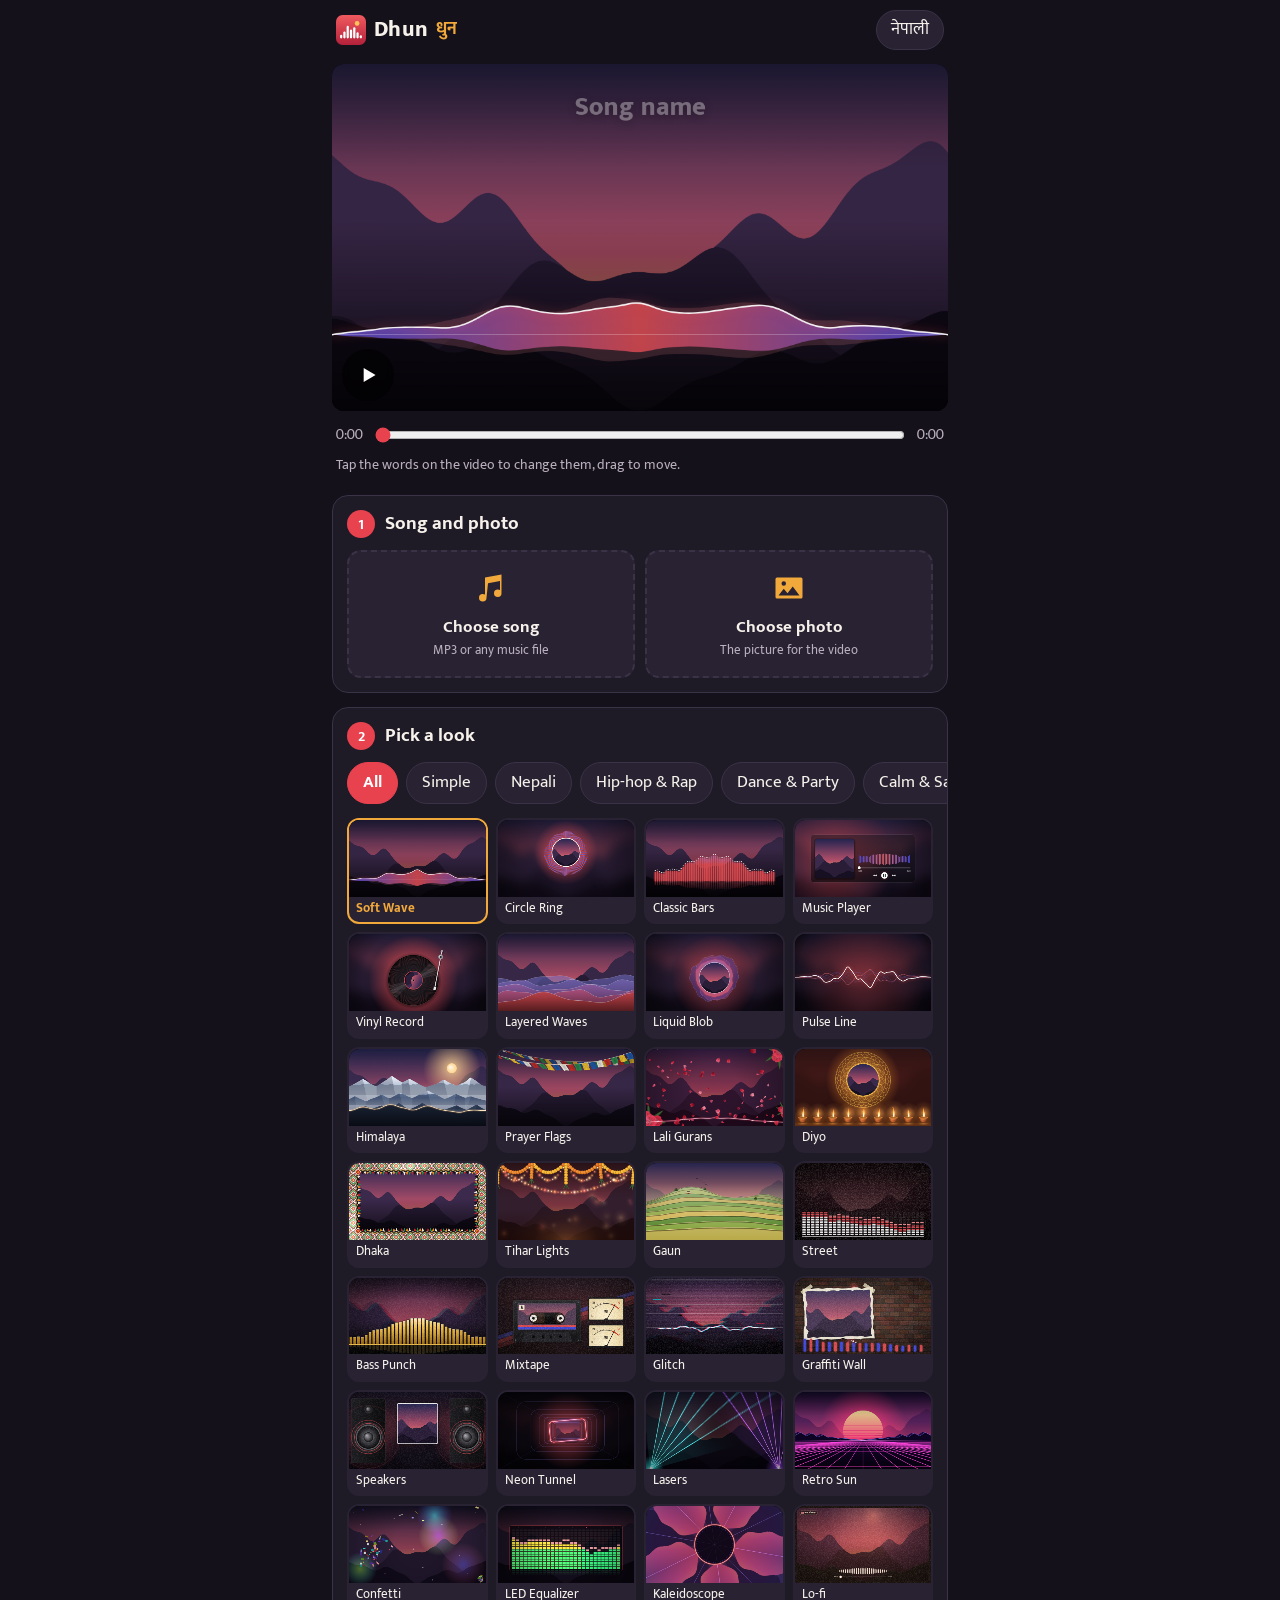
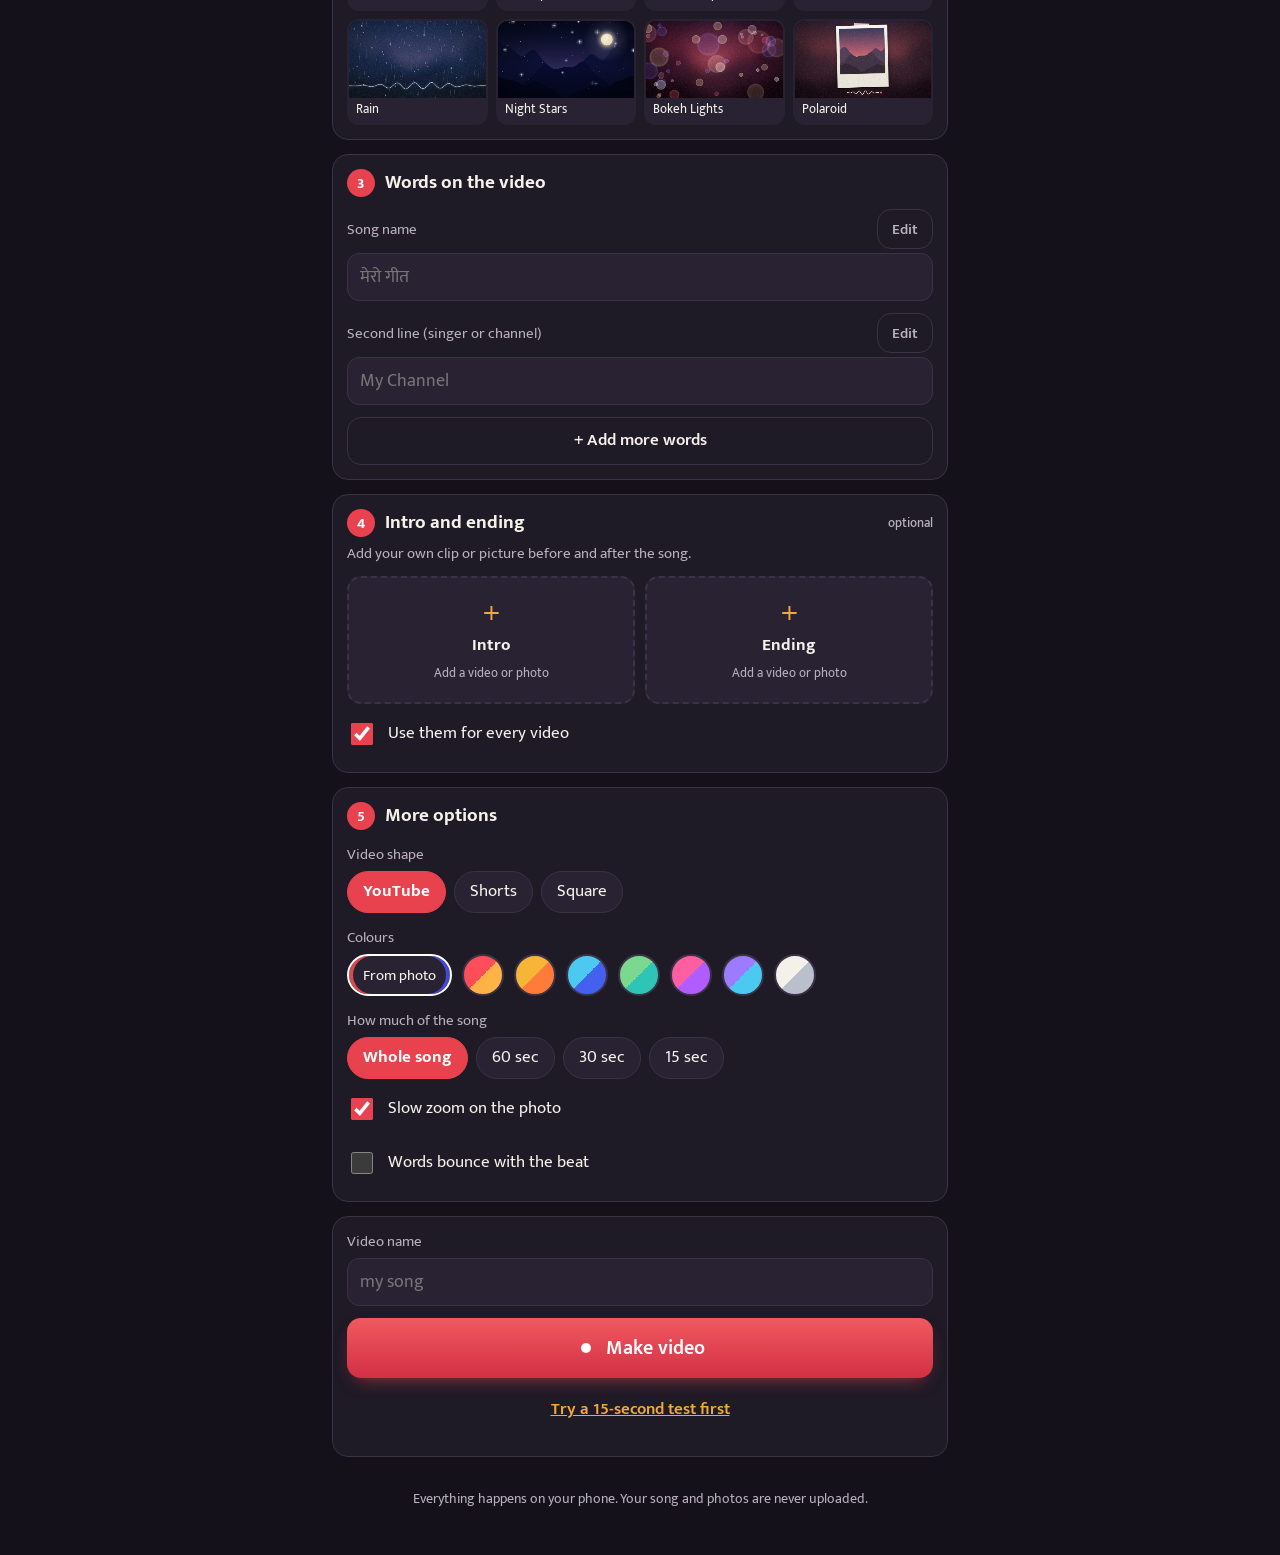
==== index.html @ 773a1fce "Dhun: music videos from a song and a photo (work in progress)" ====
<!doctype html>
<html lang="en">
<head>
<meta charset="utf-8">
<meta name="viewport" content="width=device-width, initial-scale=1, viewport-fit=cover">
<title>Dhun · music videos from a song and a photo</title>
<meta name="description" content="Make a music video for YouTube on your phone: pick a song, a photo and a look. Free, nothing is uploaded.">
<meta name="theme-color" content="#14111a">
<meta name="apple-mobile-web-app-capable" content="yes">
<meta name="mobile-web-app-capable" content="yes">
<meta name="apple-mobile-web-app-status-bar-style" content="black-translucent">
<meta name="apple-mobile-web-app-title" content="Dhun">
<link rel="manifest" href="manifest.webmanifest">
<link rel="icon" href="icons/icon.svg" type="image/svg+xml">
<link rel="apple-touch-icon" href="icons/apple-touch-icon.png">
<link rel="preconnect" href="https://fonts.googleapis.com">
<link rel="preconnect" href="https://fonts.gstatic.com" crossorigin>
<link href="https://fonts.googleapis.com/css2?family=Baloo+2:wght@500;800&family=Bebas+Neue&family=Kalam:wght@400;700&family=Khand:wght@500;700&family=Martel:wght@400;800&family=Monoton&family=Mukta:wght@400;500;700;800&family=Permanent+Marker&family=Rozha+One&family=Teko:wght@500;600&family=Yatra+One&display=swap" rel="stylesheet">
<link rel="stylesheet" href="css/app.css">
</head>
<body>
<header class="top">
  <div class="brand">
    <img src="icons/icon.svg" alt="" width="30" height="30">
    <span class="brand-name">Dhun</span><span class="brand-ne">धुन</span>
  </div>
  <button id="langBtn" class="pill" type="button">नेपाली</button>
</header>

<main id="app">
  <section class="stage" aria-label="Preview">
    <div class="screen" id="screen">
      <canvas id="view" width="960" height="540" aria-label="Video preview"></canvas>
      <button id="playBtn" class="play" type="button" aria-label="Play">
        <svg class="i-play" viewBox="0 0 24 24" aria-hidden="true"><path d="M8 5.5v13l11-6.5z"/></svg>
        <svg class="i-pause" viewBox="0 0 24 24" aria-hidden="true"><path d="M7 5h3.5v14H7zM13.5 5H17v14h-3.5z"/></svg>
      </button>
    </div>
    <div class="seek-row">
      <span id="timeNow">0:00</span>
      <input id="seek" type="range" min="0" max="1" step="0.01" value="0" aria-label="Song position">
      <span id="timeTotal">0:00</span>
    </div>
    <p class="hint" data-i18n="dragHint">Tap the words on the video to change them, drag to move.</p>
  </section>

  <section class="card">
    <h2><span class="num">1</span><span data-i18n="step1">Song and photo</span></h2>
    <div class="pick-row">
      <label class="pick" id="songPick">
        <input id="songInput" type="file" accept="audio/*,.mp3,.m4a,.wav,.aac,.flac">
        <span class="pick-icon"><svg viewBox="0 0 24 24" aria-hidden="true"><path d="M9 18.5a2.5 2.5 0 1 1-2.5-2.5c.5 0 1 .1 1.5.4V5l11-2v12.5a2.5 2.5 0 1 1-2.5-2.5c.5 0 1 .1 1.5.4V7.4l-8 1.5z"/></svg></span>
        <span class="pick-title" data-i18n="pickSong">Choose song</span>
        <span class="pick-sub" id="songName" data-i18n="pickSongSub">MP3 or any music file</span>
      </label>
      <label class="pick" id="photoPick">
        <input id="photoInput" type="file" accept="image/*">
        <span class="pick-icon" id="photoIcon"><svg viewBox="0 0 24 24" aria-hidden="true"><path d="M4 5h16a1 1 0 0 1 1 1v12a1 1 0 0 1-1 1H4a1 1 0 0 1-1-1V6a1 1 0 0 1 1-1zm1 12h14l-4.5-6-3.5 4.5-2.5-3z M8.5 10.5a1.5 1.5 0 1 0 0-3 1.5 1.5 0 0 0 0 3z"/></svg></span>
        <img id="photoThumb" class="pick-thumb" alt="" hidden>
        <span class="pick-title" data-i18n="pickPhoto">Choose photo</span>
        <span class="pick-sub" id="photoName" data-i18n="pickPhotoSub">The picture for the video</span>
      </label>
    </div>
  </section>

  <section class="card">
    <h2><span class="num">2</span><span data-i18n="step2">Pick a look</span></h2>
    <div class="chips scroll" id="catChips" role="tablist"></div>
    <div class="looks" id="looks"></div>
  </section>

  <section class="card" id="wordsCard">
    <h2><span class="num">3</span><span data-i18n="step3">Words on the video</span></h2>
    <div class="text-rows" id="textRows"></div>
    <button id="addText" class="btn ghost" type="button" data-i18n="addText">+ Add more words</button>

    <div class="editor" id="editor" hidden>
      <div class="editor-head">
        <strong id="editorTitle"></strong>
        <button id="editorDone" class="btn small" type="button" data-i18n="done">Done</button>
      </div>
      <div class="label" data-i18n="font">Font</div>
      <div class="chips scroll" id="fontChips"></div>
      <div class="label"><span data-i18n="size">Size</span></div>
      <input id="sizeRange" type="range" min="0.02" max="0.18" step="0.002" aria-label="Size">
      <div class="label" data-i18n="colour">Colour</div>
      <div class="swatches" id="textColors"></div>
      <div class="label" data-i18n="style">Style</div>
      <div class="chips scroll" id="styleChips"></div>
      <div class="editor-actions">
        <button id="centerText" class="btn small ghost" type="button" data-i18n="centre">Put in the middle</button>
        <button id="deleteText" class="btn small danger" type="button" data-i18n="remove">Remove</button>
      </div>
    </div>
  </section>

  <section class="card">
    <h2><span class="num">4</span><span data-i18n="step4">Intro and ending</span><span class="opt" data-i18n="optional">optional</span></h2>
    <p class="card-sub" data-i18n="step4Sub">Add your own clip or picture before and after the song.</p>
    <div class="pick-row">
      <div class="media-box" id="introBox" data-slot="intro"></div>
      <div class="media-box" id="outroBox" data-slot="outro"></div>
    </div>
    <label class="switch">
      <input id="rememberMedia" type="checkbox" checked>
      <span data-i18n="remember">Use them for every video</span>
    </label>
  </section>

  <section class="card">
    <h2><span class="num">5</span><span data-i18n="step5">More options</span></h2>
    <div class="label" data-i18n="shape">Video shape</div>
    <div class="chips" id="shapeChips"></div>
    <div class="label" data-i18n="colours">Colours</div>
    <div class="swatches" id="themeColors"></div>
    <div class="label" data-i18n="part">How much of the song</div>
    <div class="chips" id="partChips"></div>
    <div class="part-start" id="partStartRow" hidden>
      <span data-i18n="startAt">Start at</span>
      <input id="partStart" type="range" min="0" max="1" step="0.5" value="0" aria-label="Start at">
      <span id="partStartLabel">0:00</span>
    </div>
    <label class="switch"><input id="motionToggle" type="checkbox" checked><span data-i18n="motion">Slow zoom on the photo</span></label>
    <label class="switch"><input id="beatTextToggle" type="checkbox"><span data-i18n="beatText">Words bounce with the beat</span></label>
  </section>

  <section class="card make">
    <label class="field">
      <span data-i18n="fileName">Video name</span>
      <input id="fileName" type="text" autocomplete="off" placeholder="my song">
    </label>
    <button id="makeBtn" class="btn primary big" type="button">
      <svg viewBox="0 0 24 24" aria-hidden="true"><circle cx="12" cy="12" r="6"/></svg>
      <span data-i18n="make">Make video</span>
    </button>
    <button id="testBtn" class="btn link" type="button" data-i18n="test">Try a 15-second test first</button>
    <p class="card-sub" id="makeInfo"></p>
  </section>

  <footer class="foot">
    <p data-i18n="privacy">Everything happens on your phone. Your song and photos are never uploaded.</p>
  </footer>
</main>

<div class="overlay" id="recOverlay" hidden>
  <div class="rec">
    <div class="rec-screen"><canvas id="recCanvas" width="1920" height="1080"></canvas></div>
    <div id="recRunning">
      <div class="rec-status"><span class="rec-dot"></span><span data-i18n="recording">Making your video…</span></div>
      <div class="bar"><div id="recBar"></div></div>
      <div class="rec-time" id="recTime">0:00 / 0:00</div>
      <p class="rec-note" data-i18n="keepOpen">Keep this screen open and don't lock the phone. It takes as long as the video.</p>
      <button id="recCancel" class="btn ghost" type="button" data-i18n="cancel">Cancel</button>
    </div>
    <div id="recPaused" hidden>
      <p class="rec-note strong" data-i18n="paused">Paused because the screen was left.</p>
      <button id="recContinue" class="btn primary big" type="button" data-i18n="continue">Continue</button>
      <button id="recCancel2" class="btn ghost" type="button" data-i18n="cancel">Cancel</button>
    </div>
    <div id="recDone" hidden>
      <p class="rec-done-title" data-i18n="ready">Your video is ready</p>
      <video id="doneVideo" controls playsinline></video>
      <p class="rec-note" id="doneInfo"></p>
      <button id="saveBtn" class="btn primary big" type="button" data-i18n="save">Save video</button>
      <button id="downloadBtn" class="btn ghost" type="button" data-i18n="download">Download file</button>
      <button id="againBtn" class="btn link" type="button" data-i18n="again">Back to editing</button>
    </div>
  </div>
</div>

<div class="toast" id="toast" role="status" aria-live="polite" hidden></div>
<div class="media-pool" id="mediaPool" aria-hidden="true"></div>
<script type="module" src="js/app.js"></script>
</body>
</html>
---- css/app.css ----
:root {
  --bg: #14111a;
  --card: #1e1a26;
  --card2: #282233;
  --line: #3a3246;
  --text: #f6f1ea;
  --muted: #b9afbd;
  --accent: #e8424f;
  --accent-2: #f2a93b;
  --ok: #4cc38a;
  --radius: 16px;
  --tap: 48px;
  color-scheme: dark;
}

* { box-sizing: border-box; }
html { -webkit-text-size-adjust: 100%; }
body {
  margin: 0;
  background: var(--bg);
  color: var(--text);
  font-family: 'Mukta', system-ui, -apple-system, sans-serif;
  font-size: 17px;
  line-height: 1.4;
  padding-bottom: env(safe-area-inset-bottom);
  -webkit-tap-highlight-color: transparent;
}
button, input, textarea { font: inherit; color: inherit; }
button { cursor: pointer; }
:focus-visible { outline: 3px solid var(--accent-2); outline-offset: 2px; }

.top {
  display: flex; align-items: center; justify-content: space-between;
  padding: calc(10px + env(safe-area-inset-top)) 16px 6px;
  max-width: 640px; margin: 0 auto;
}
.brand { display: flex; align-items: center; gap: 8px; }
.brand-name { font-weight: 800; font-size: 22px; letter-spacing: 0.3px; }
.brand-ne { color: var(--accent-2); font-weight: 700; font-size: 18px; }
.pill {
  min-height: 40px; padding: 0 14px; border-radius: 999px;
  background: var(--card2); border: 1px solid var(--line);
}

main { max-width: 640px; margin: 0 auto; padding: 0 12px 24px; }

/* ---------- preview ---------- */
.stage {
  position: sticky; top: 0; z-index: 5;
  background: var(--bg);
  padding: 8px 0 6px;
  margin: 0 -12px;
  padding-left: 12px; padding-right: 12px;
  border-bottom: 1px solid transparent;
}
.stage.stuck { border-bottom-color: var(--line); box-shadow: 0 10px 20px -16px #000; }
.screen { position: relative; display: flex; justify-content: center; }
#view {
  display: block; max-width: 100%; max-height: 40vh; width: auto; height: auto;
  border-radius: 12px; background: #000; touch-action: none;
}
.play {
  position: absolute; left: 10px; bottom: 10px;
  width: 52px; height: 52px; border-radius: 50%;
  border: 0; background: rgba(0, 0, 0, 0.55); color: #fff;
  display: grid; place-items: center;
  backdrop-filter: blur(6px); -webkit-backdrop-filter: blur(6px);
}
.play svg { width: 26px; height: 26px; fill: currentColor; }
.play .i-pause, .play.on .i-play { display: none; }
.play.on .i-pause { display: block; }
.seek-row { display: flex; align-items: center; gap: 10px; padding: 6px 4px 0; font-variant-numeric: tabular-nums; color: var(--muted); font-size: 15px; }
.seek-row input { flex: 1; }
.hint { margin: 2px 4px 0; color: var(--muted); font-size: 14px; }

input[type='range'] { accent-color: var(--accent); width: 100%; min-height: 32px; }
input[type='checkbox'] { accent-color: var(--accent); width: 22px; height: 22px; }

/* ---------- cards ---------- */
.card {
  background: var(--card); border: 1px solid var(--line);
  border-radius: var(--radius); padding: 14px; margin-top: 14px;
}
.card h2 { display: flex; align-items: center; gap: 10px; font-size: 19px; margin: 0 0 12px; }
.num {
  width: 28px; height: 28px; border-radius: 50%; flex: none;
  display: grid; place-items: center; font-size: 15px;
  background: var(--accent); color: #fff;
}
.opt { margin-left: auto; font-size: 13px; font-weight: 500; color: var(--muted); }
.card-sub { margin: -6px 0 12px; color: var(--muted); font-size: 15px; }
.label { margin: 14px 0 6px; color: var(--muted); font-size: 15px; }

/* file pickers */
.pick-row { display: grid; grid-template-columns: 1fr 1fr; gap: 10px; }
.pick {
  position: relative; display: flex; flex-direction: column; align-items: center; justify-content: center;
  gap: 2px; min-height: 128px; padding: 12px 8px; text-align: center;
  border: 2px dashed var(--line); border-radius: 14px; background: var(--card2);
  cursor: pointer; overflow: hidden;
}
.pick.filled { border-style: solid; border-color: var(--accent); }
.pick input[type='file'] { position: absolute; inset: 0; opacity: 0; width: 100%; height: 100%; cursor: pointer; }
.pick-icon svg { width: 36px; height: 36px; fill: var(--accent-2); }
.pick-thumb { width: 72px; height: 54px; object-fit: cover; border-radius: 8px; }
.pick-title { font-weight: 700; }
.pick-sub { color: var(--muted); font-size: 13px; line-height: 1.25; word-break: break-word; max-width: 100%; }

/* chips */
.chips { display: flex; flex-wrap: wrap; gap: 8px; }
.chips.scroll { flex-wrap: nowrap; overflow-x: auto; scrollbar-width: none; padding-bottom: 2px; margin: 0 -14px; padding-left: 14px; padding-right: 14px; }
.chips.scroll::-webkit-scrollbar { display: none; }
.chip {
  flex: none; min-height: 42px; padding: 0 15px; border-radius: 999px;
  border: 1px solid var(--line); background: var(--card2); white-space: nowrap;
}
.chip[aria-pressed='true'] { background: var(--accent); border-color: var(--accent); color: #fff; font-weight: 700; }

/* looks */
.looks { display: grid; grid-template-columns: repeat(3, 1fr); gap: 8px; margin-top: 12px; }
.look {
  padding: 0; border: 2px solid transparent; border-radius: 12px; background: var(--card2);
  overflow: hidden; text-align: left;
}
.look canvas { display: block; width: 100%; height: auto; background: #000; }
.look span { display: block; padding: 4px 7px 6px; font-size: 13px; line-height: 1.2; }
.look[aria-pressed='true'] { border-color: var(--accent-2); }
.look[aria-pressed='true'] span { color: var(--accent-2); font-weight: 700; }
.looks.tall { grid-template-columns: repeat(4, 1fr); }

/* text rows */
.text-rows { display: grid; gap: 12px; margin-bottom: 12px; }
.text-row .row-head { display: flex; justify-content: space-between; align-items: center; margin-bottom: 4px; color: var(--muted); font-size: 15px; }
.text-row input, .text-row textarea, .field input {
  width: 100%; min-height: var(--tap); padding: 10px 12px;
  border-radius: 12px; border: 1px solid var(--line); background: var(--card2);
  font-size: 18px;
}
.text-row textarea { resize: vertical; min-height: 64px; }
.text-row.active input, .text-row.active textarea { border-color: var(--accent-2); }
.field { display: block; }
.field > span { display: block; margin-bottom: 6px; color: var(--muted); font-size: 15px; }

.editor { scroll-margin-bottom: 16px; margin-top: 14px; padding: 12px; border-radius: 14px; background: var(--card2); border: 1px solid var(--accent-2); }
.editor-head { display: flex; justify-content: space-between; align-items: center; }
.editor-actions { display: flex; gap: 8px; margin-top: 14px; flex-wrap: wrap; }
.font-chip { font-size: 18px; }

.swatches { display: flex; flex-wrap: wrap; gap: 10px; }
.swatch {
  width: 42px; height: 42px; border-radius: 50%; border: 2px solid var(--line); padding: 0;
}
.swatch[aria-pressed='true'] { border-color: #fff; box-shadow: 0 0 0 3px var(--accent-2); }
.swatch.auto { width: auto; padding: 0 14px; border-radius: 999px; background: var(--card2); font-size: 15px; }

/* buttons */
.btn {
  min-height: var(--tap); padding: 0 18px; border-radius: 14px;
  border: 1px solid var(--line); background: var(--card2); font-weight: 600;
}
.btn.small { min-height: 40px; padding: 0 14px; font-size: 15px; }
.btn.ghost { background: transparent; }
.btn.danger { color: #ff8a8a; border-color: #5a2e36; }
.btn.link { border: 0; background: none; color: var(--accent-2); text-decoration: underline; min-height: 40px; }
.btn.primary {
  border: 0; color: #fff;
  background: linear-gradient(180deg, #f05a5f, #d32f45);
  box-shadow: 0 8px 20px -10px rgba(232, 66, 79, 0.8);
}
.btn.big { width: 100%; min-height: 60px; font-size: 20px; display: flex; align-items: center; justify-content: center; gap: 10px; }
.btn.big svg { width: 20px; height: 20px; fill: #fff; }
.btn:disabled { opacity: 0.5; }
#addText { width: 100%; }

/* intro / outro */
.media-box {
  display: flex; flex-direction: column; align-items: center; justify-content: center; gap: 6px;
  min-height: 128px; padding: 10px; border-radius: 14px; text-align: center;
  border: 2px dashed var(--line); background: var(--card2); position: relative;
}
.media-box.filled { border-style: solid; border-color: var(--accent-2); }
.media-box .m-title { font-weight: 700; }
.media-box .m-sub { color: var(--muted); font-size: 13px; word-break: break-word; }
.media-box canvas { width: 100%; max-width: 150px; border-radius: 8px; background: #000; }
.media-box label.add { position: absolute; inset: 0; cursor: pointer; }
.media-box label.add input { position: absolute; inset: 0; opacity: 0; width: 100%; height: 100%; }
.media-box .m-plus { font-size: 30px; line-height: 1; color: var(--accent-2); }
.media-box .m-actions { display: flex; gap: 6px; }
.media-box .m-actions .btn { position: relative; overflow: hidden; display: inline-flex; align-items: center; }
.media-box .m-actions input { position: absolute; inset: 0; opacity: 0; }
.media-box .m-dur { width: 100%; font-size: 13px; color: var(--muted); }

.switch { display: flex; align-items: center; gap: 12px; min-height: var(--tap); margin-top: 6px; }
.part-start { display: flex; align-items: center; gap: 10px; margin-top: 8px; color: var(--muted); font-size: 15px; font-variant-numeric: tabular-nums; }

.make { display: grid; gap: 12px; }
.make .card-sub { margin: 0; text-align: center; }
.foot { text-align: center; color: var(--muted); font-size: 14px; padding: 18px 10px 8px; }

/* ---------- recording overlay ---------- */
.overlay {
  position: fixed; inset: 0; z-index: 50; overflow-y: auto;
  background: rgba(12, 10, 16, 0.97);
  padding: calc(16px + env(safe-area-inset-top)) 16px calc(16px + env(safe-area-inset-bottom));
}
.rec { max-width: 560px; margin: 0 auto; display: grid; gap: 14px; text-align: center; }
.rec > div { display: grid; gap: 12px; }
.rec-screen { display: flex; justify-content: center; }
#recCanvas { max-width: 100%; max-height: 46vh; width: auto; height: auto; border-radius: 12px; background: #000; }
.rec-status { display: flex; align-items: center; justify-content: center; gap: 10px; font-size: 20px; font-weight: 700; }
.rec-dot { width: 12px; height: 12px; border-radius: 50%; background: var(--accent); animation: blink 1.2s infinite; }
@keyframes blink { 50% { opacity: 0.25; } }
@media (prefers-reduced-motion: reduce) { .rec-dot { animation: none; } }
.bar { height: 10px; border-radius: 99px; background: var(--card2); overflow: hidden; }
.bar > div { height: 100%; width: 0; background: linear-gradient(90deg, var(--accent), var(--accent-2)); }
.rec-time { font-variant-numeric: tabular-nums; color: var(--muted); }
.rec-note { color: var(--muted); margin: 0; }
.rec-note.strong { color: var(--text); font-size: 19px; }
.rec-done-title { font-size: 22px; font-weight: 800; margin: 0; color: var(--ok); }
#doneVideo { width: 100%; max-height: 40vh; border-radius: 12px; background: #000; }

.toast {
  position: fixed; left: 50%; bottom: calc(24px + env(safe-area-inset-bottom)); transform: translateX(-50%);
  z-index: 60; max-width: calc(100% - 32px); padding: 12px 18px; border-radius: 14px;
  background: #fff; color: #1a1420; font-weight: 600; box-shadow: 0 10px 30px rgba(0, 0, 0, 0.5);
}

/* hidden but still "rendered" so iPhone keeps decoding intro/outro clips */
.media-pool { position: fixed; left: 0; top: 0; width: 2px; height: 2px; overflow: hidden; opacity: 0.01; pointer-events: none; }
.media-pool video { width: 2px; height: 2px; }

[hidden] { display: none !important; }

@media (min-width: 700px) {
  .looks { grid-template-columns: repeat(4, 1fr); }
  .looks.tall { grid-template-columns: repeat(6, 1fr); }
}
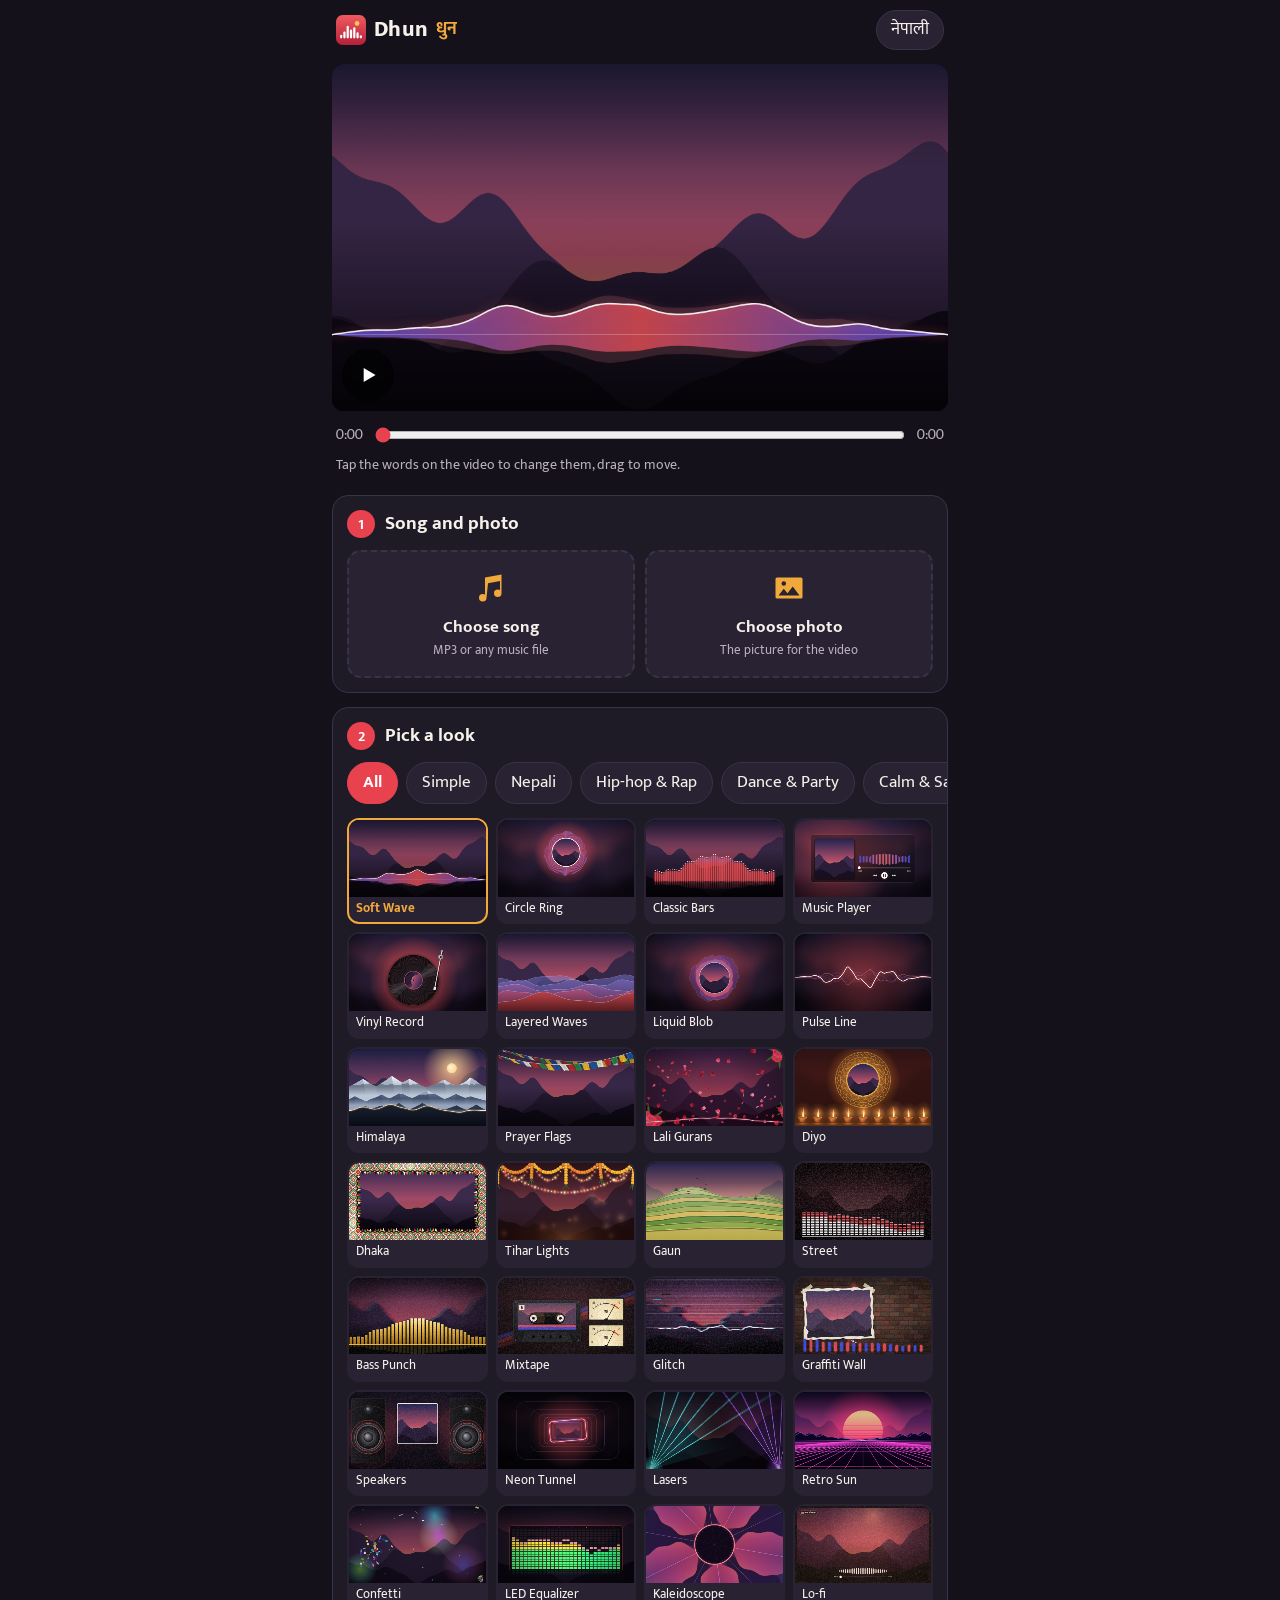
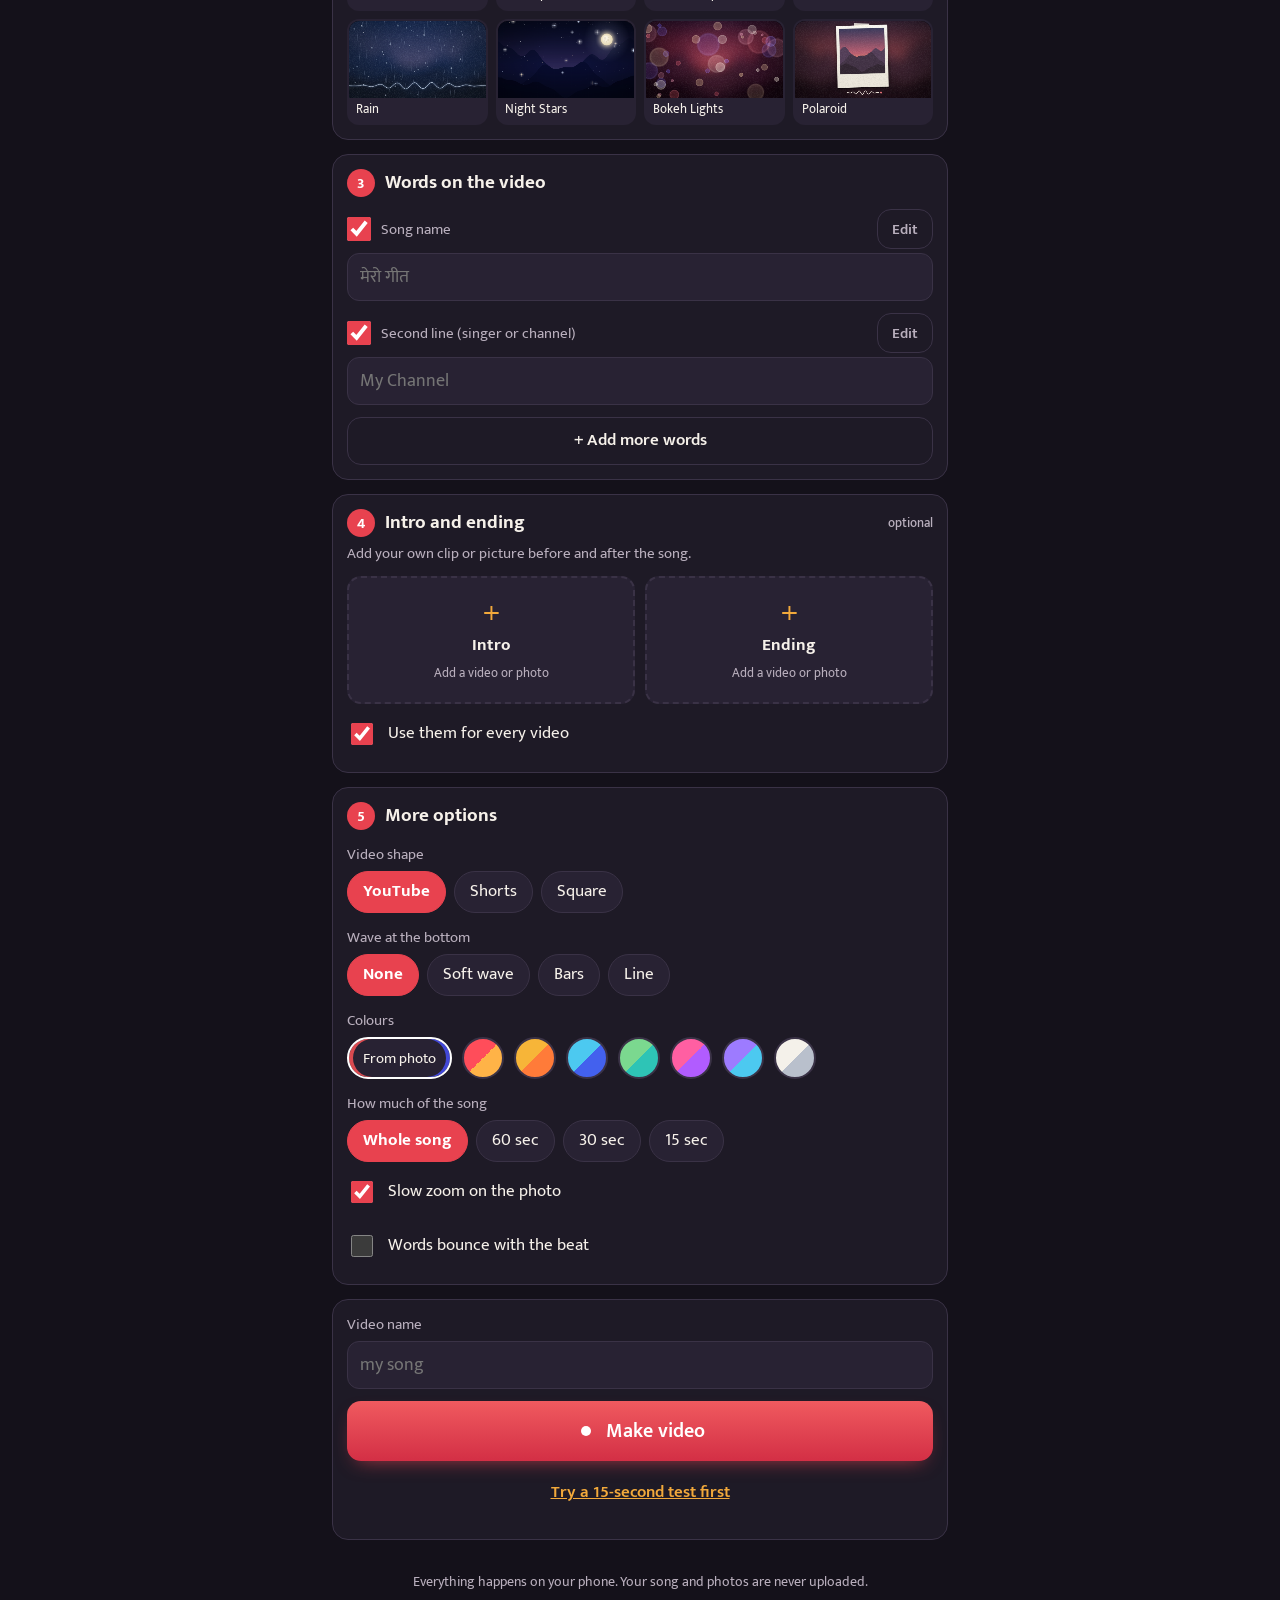
==== commit 4d829737: "Fast export with WebCodecs, show/hide tick for words, optional bottom wave" ====
--- a/index.html
+++ b/index.html
@@ -111,6 +111,8 @@
     <h2><span class="num">5</span><span data-i18n="step5">More options</span></h2>
     <div class="label" data-i18n="shape">Video shape</div>
     <div class="chips" id="shapeChips"></div>
+    <div class="label" data-i18n="overlay">Wave at the bottom</div>
+    <div class="chips" id="overlayChips"></div>
     <div class="label" data-i18n="colours">Colours</div>
     <div class="swatches" id="themeColors"></div>
     <div class="label" data-i18n="part">How much of the song</div>
@@ -149,7 +151,7 @@
       <div class="rec-status"><span class="rec-dot"></span><span data-i18n="recording">Making your video…</span></div>
       <div class="bar"><div id="recBar"></div></div>
       <div class="rec-time" id="recTime">0:00 / 0:00</div>
-      <p class="rec-note" data-i18n="keepOpen">Keep this screen open and don't lock the phone. It takes as long as the video.</p>
+      <p class="rec-note" id="recNote" data-i18n="keepOpen">Keep this screen open and don't lock the phone. It takes as long as the video.</p>
       <button id="recCancel" class="btn ghost" type="button" data-i18n="cancel">Cancel</button>
     </div>
     <div id="recPaused" hidden>
--- a/css/app.css
+++ b/css/app.css
@@ -131,13 +131,16 @@
 /* text rows */
 .text-rows { display: grid; gap: 12px; margin-bottom: 12px; }
 .text-row .row-head { display: flex; justify-content: space-between; align-items: center; margin-bottom: 4px; color: var(--muted); font-size: 15px; }
-.text-row input, .text-row textarea, .field input {
+.text-row input[type='text'], .text-row textarea, .field input {
   width: 100%; min-height: var(--tap); padding: 10px 12px;
   border-radius: 12px; border: 1px solid var(--line); background: var(--card2);
   font-size: 18px;
 }
 .text-row textarea { resize: vertical; min-height: 64px; }
 .text-row.active input, .text-row.active textarea { border-color: var(--accent-2); }
+.text-row .show { display: flex; align-items: center; gap: 10px; min-height: 40px; cursor: pointer; }
+.text-row .show input { flex: none; width: 24px; height: 24px; margin: 0; }
+.text-row.off input[type='text'], .text-row.off textarea { opacity: 0.45; }
 .field { display: block; }
 .field > span { display: block; margin-bottom: 6px; color: var(--muted); font-size: 15px; }
 
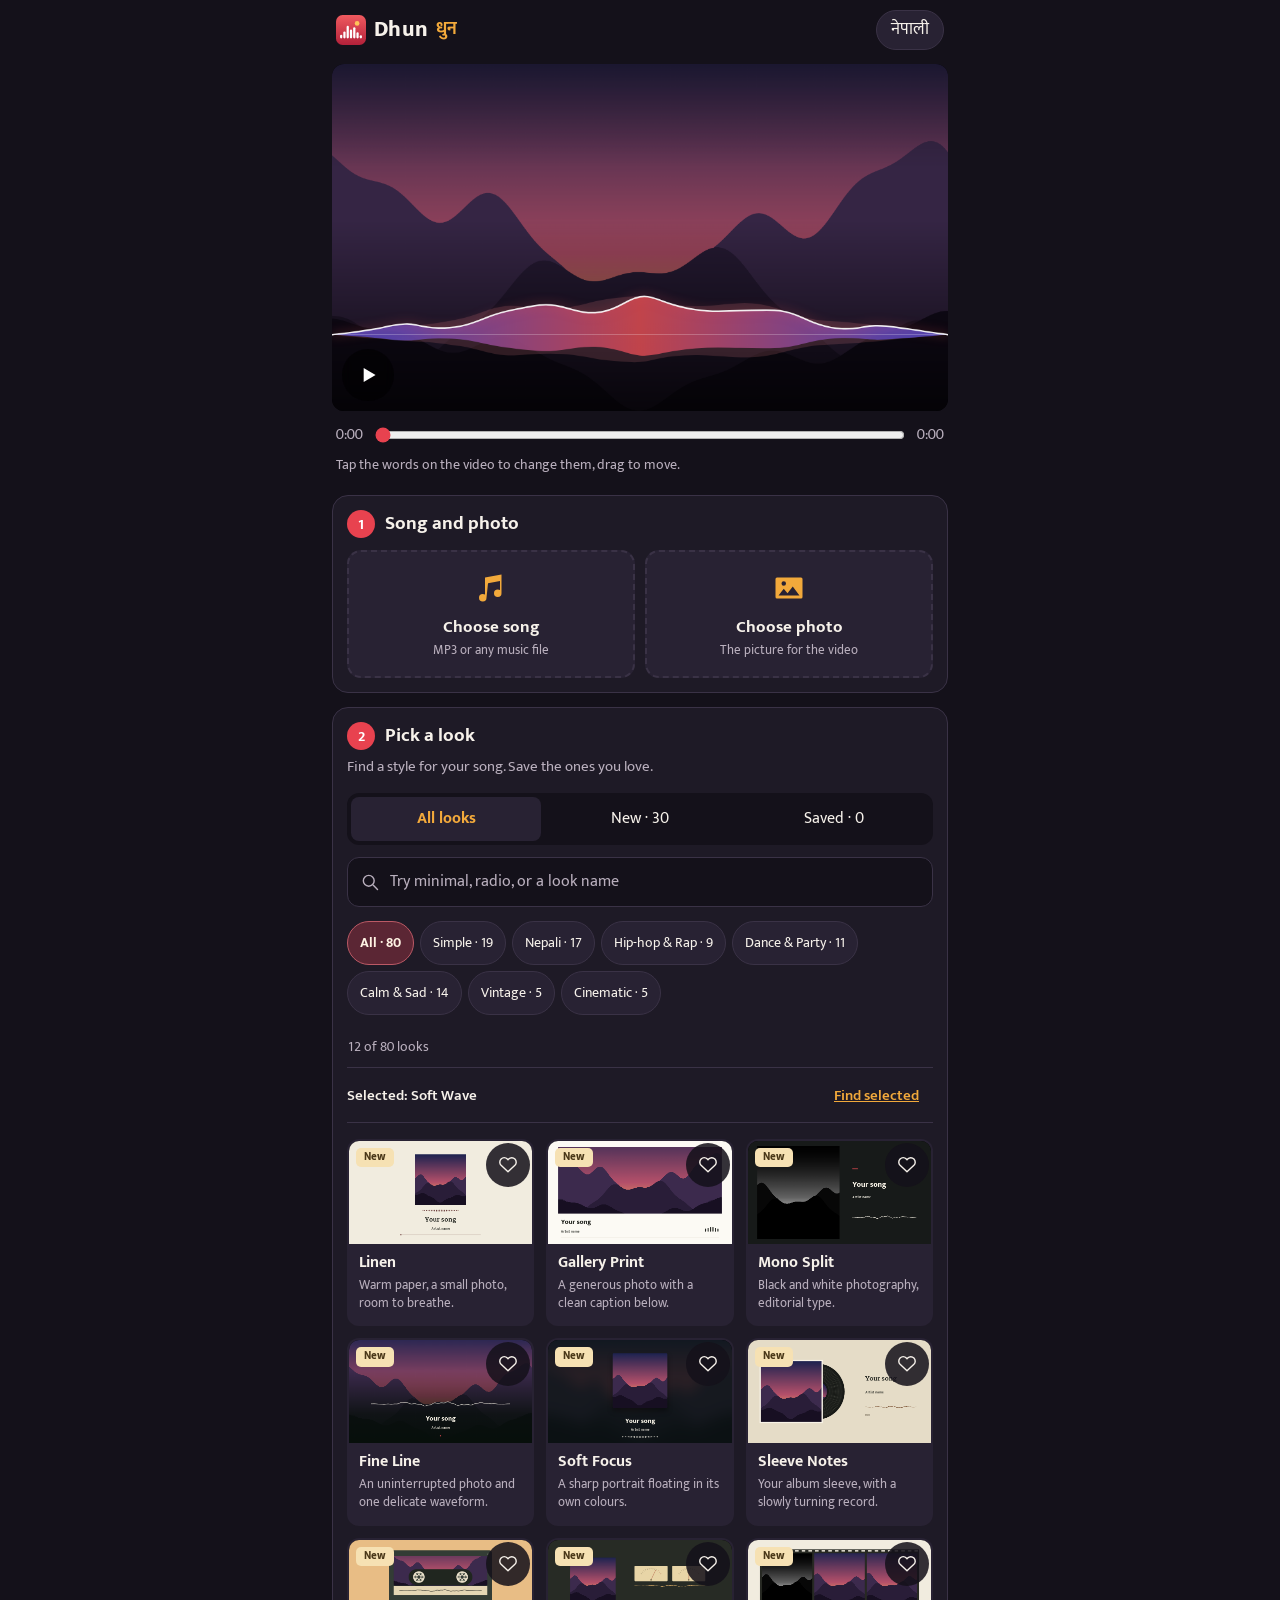
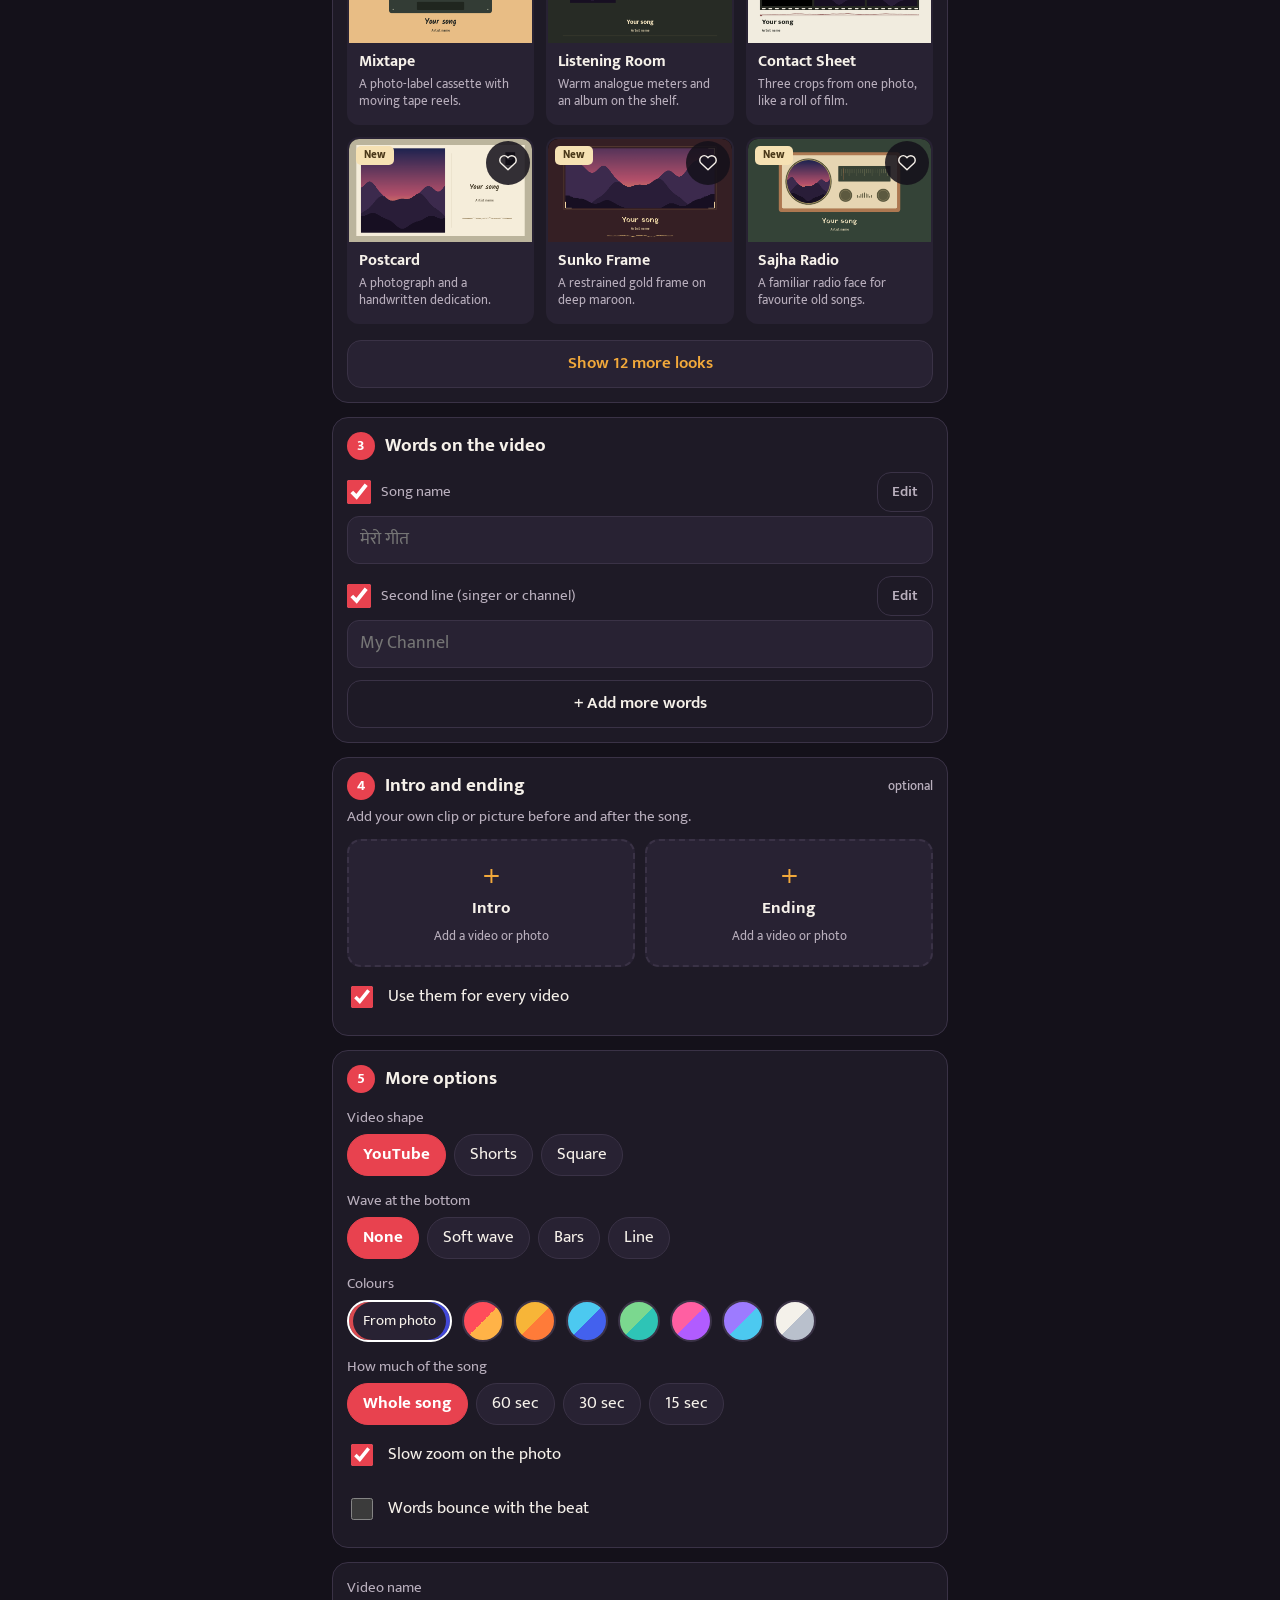
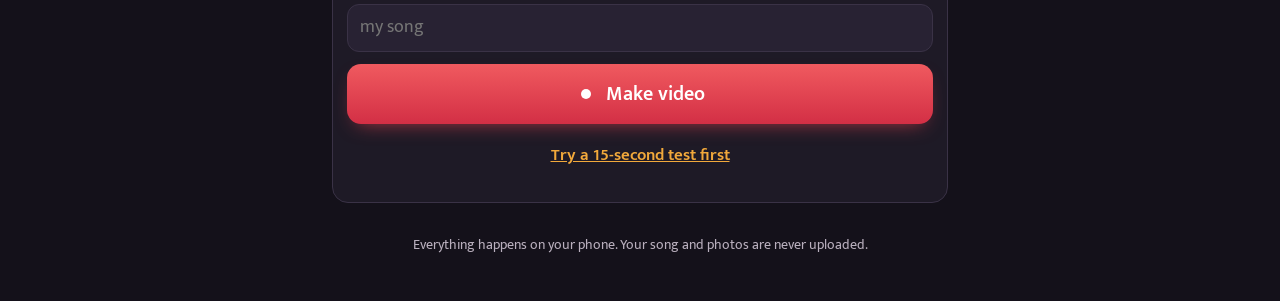
==== commit a4ef5df7: "Add 30 music-video looks and searchable saved collections" ====
--- a/index.html
+++ b/index.html
@@ -63,10 +63,30 @@
     </div>
   </section>
 
-  <section class="card">
-    <h2><span class="num">2</span><span data-i18n="step2">Pick a look</span></h2>
-    <div class="chips scroll" id="catChips" role="tablist"></div>
+  <section class="card" id="looksCard" aria-labelledby="looksHeading">
+    <h2 id="looksHeading"><span class="num">2</span><span data-i18n="step2">Pick a look</span></h2>
+    <p class="card-sub" data-i18n="looksIntro">Find a style for your song. Save the ones you love.</p>
+    <div class="look-collections" id="collectionChips" role="group" aria-label="Look collection"></div>
+    <label class="look-search" for="lookSearch">
+      <svg viewBox="0 0 24 24" aria-hidden="true"><circle cx="10.5" cy="10.5" r="6.5"/><path d="m16 16 5 5"/></svg>
+      <span class="sr-only" data-i18n="searchLooks">Search looks</span>
+      <input id="lookSearch" type="search" autocomplete="off" placeholder="Try minimal, radio, or a look name">
+    </label>
+    <div class="chips look-categories" id="catChips" role="group" aria-label="Look category"></div>
+    <div class="look-results">
+      <p id="lookCount" role="status" aria-live="polite" aria-atomic="true"></p>
+      <button id="resetLooks" type="button" class="btn link small" data-i18n="resetLooks" hidden>Clear filters</button>
+    </div>
+    <div class="look-current">
+      <span id="selectedLook"></span>
+      <button id="findLook" type="button" class="btn link small" data-i18n="findSelected">Find selected</button>
+    </div>
     <div class="looks" id="looks"></div>
+    <div id="looksEmpty" class="looks-empty" hidden>
+      <strong id="looksEmptyTitle"></strong>
+      <p id="looksEmptyHint"></p>
+    </div>
+    <button id="moreLooks" class="btn more-looks" type="button"></button>
   </section>
 
   <section class="card" id="wordsCard">
--- a/css/app.css
+++ b/css/app.css
@@ -116,17 +116,56 @@
 }
 .chip[aria-pressed='true'] { background: var(--accent); border-color: var(--accent); color: #fff; font-weight: 700; }
 
-/* looks */
-.looks { display: grid; grid-template-columns: repeat(3, 1fr); gap: 8px; margin-top: 12px; }
+/* Look library: quiet controls let the actual video designs lead. */
+.look-collections { display: flex; gap: 4px; padding: 4px; background: var(--bg); border-radius: 12px; margin: 16px 0 12px; }
+.look-collections .chip { flex: 1; min-width: 0; min-height: 44px; border: 0; border-radius: 8px; background: transparent; padding: 0 8px; font-size: 16px; }
+.look-collections .chip[aria-pressed='true'] { background: var(--card2); color: var(--accent-2); }
+.look-search { display: flex; align-items: center; gap: 10px; border: 1px solid var(--line); border-radius: 12px; padding: 0 12px; background: var(--bg); }
+.look-search:focus-within { border-color: var(--accent-2); }
+.look-search svg { flex: none; width: 20px; height: 20px; fill: none; stroke: var(--muted); stroke-width: 1.7; stroke-linecap: round; }
+.look-search input { width: 100%; min-width: 0; min-height: 48px; padding: 9px 0; border: 0; outline: none; background: transparent; font-size: 16px; caret-color: var(--accent-2); }
+.look-search input::placeholder { color: var(--muted); opacity: 1; }
+.look-categories { margin-top: 14px; gap: 6px; }
+.look-categories .chip { min-height: 44px; padding: 0 12px; font-size: 14px; }
+.look-categories .chip[aria-pressed='true'] { background: #5b2634; border-color: #bb5965; color: #fff3e4; }
+.look-results { display: flex; align-items: center; justify-content: space-between; gap: 8px; margin-top: 12px; min-height: 40px; }
+.look-results p { margin: 0; color: var(--muted); font-size: 14px; font-variant-numeric: tabular-nums; }
+.look-results .btn { padding: 0; font-size: 14px; }
+.look-current { display: flex; justify-content: space-between; align-items: center; flex-wrap: wrap; gap: 0 8px; padding: 7px 0; border-top: 1px solid var(--line); border-bottom: 1px solid var(--line); }
+.look-current > span { font-size: 15px; font-weight: 600; }
+.look-current .btn { padding: 0; font-size: 14px; min-height: 36px; }
+.looks { display: grid; grid-template-columns: repeat(2, minmax(0, 1fr)); gap: 12px; margin-top: 16px; }
+.look-card { position: relative; min-width: 0; }
 .look {
+  position: relative; display: block; width: 100%; height: 100%;
   padding: 0; border: 2px solid transparent; border-radius: 12px; background: var(--card2);
-  overflow: hidden; text-align: left;
+  overflow: hidden; text-align: left; scroll-margin-top: 46vh;
 }
 .look canvas { display: block; width: 100%; height: auto; background: #000; }
-.look span { display: block; padding: 4px 7px 6px; font-size: 13px; line-height: 1.2; }
+.look .look-name { display: block; padding: 9px 10px 4px; font-size: 16px; font-weight: 700; line-height: 1.25; overflow-wrap: anywhere; }
+.look .look-description { display: block; padding: 0 10px 12px; font-size: 13px; line-height: 1.35; color: var(--muted); }
+.look .look-name:last-child { padding-bottom: 12px; }
+.look .look-new { position: absolute; left: 7px; top: 7px; padding: 2px 8px; border-radius: 5px; background: #f6e1b3; color: #493718; font-size: 11px; font-weight: 800; line-height: 1.4; }
 .look[aria-pressed='true'] { border-color: var(--accent-2); }
-.look[aria-pressed='true'] span { color: var(--accent-2); font-weight: 700; }
-.looks.tall { grid-template-columns: repeat(4, 1fr); }
+.look[aria-pressed='true'] .look-name { color: var(--accent-2); }
+.look-save { position: absolute; right: 4px; top: 4px; width: 44px; height: 44px; display: grid; place-items: center; padding: 0; border: 0; border-radius: 50%; background: rgba(20,17,26,0.86); color: #f6f1ea; }
+.look-save svg { width: 20px; height: 20px; fill: none; stroke: currentColor; stroke-width: 1.7; stroke-linejoin: round; }
+.look-save[aria-pressed='true'] { color: #ffd18a; }
+.look-save[aria-pressed='true'] svg { fill: currentColor; }
+.more-looks { width: 100%; margin-top: 16px; color: var(--accent-2); }
+.looks-empty { padding: 32px 12px; text-align: center; }
+.looks-empty strong { display: block; font-size: 19px; }
+.looks-empty p { max-width: 32ch; margin: 8px auto 0; color: var(--muted); font-size: 15px; }
+.sr-only { position: absolute; width: 1px; height: 1px; padding: 0; margin: -1px; overflow: hidden; clip-path: inset(50%); white-space: nowrap; border: 0; }
+::selection { background: #f2a93b; color: #22190e; }
+.look-search input:focus-visible { outline: none; }
+.look-search:has(input:focus-visible) { outline: 3px solid var(--accent-2); outline-offset: 2px; }
+@media (hover: hover) {
+  .look:hover { border-color: #8e7e9a; }
+  .look[aria-pressed='true']:hover { border-color: var(--accent-2); }
+  .look-save:hover { background: #3a293b; }
+  .look-categories .chip:hover { border-color: #a896b5; }
+}
 
 /* text rows */
 .text-rows { display: grid; gap: 12px; margin-bottom: 12px; }
@@ -234,7 +273,11 @@
 
 [hidden] { display: none !important; }
 
-@media (min-width: 700px) {
-  .looks { grid-template-columns: repeat(4, 1fr); }
-  .looks.tall { grid-template-columns: repeat(6, 1fr); }
-}
+@media (min-width: 540px) {
+  .looks { grid-template-columns: repeat(3, minmax(0, 1fr)); }
+}
+@media (max-width: 360px) {
+  .look-collections .chip { font-size: 14px; }
+  .look .look-name { font-size: 15px; }
+  .look-categories .chip { padding: 0 9px; }
+}
